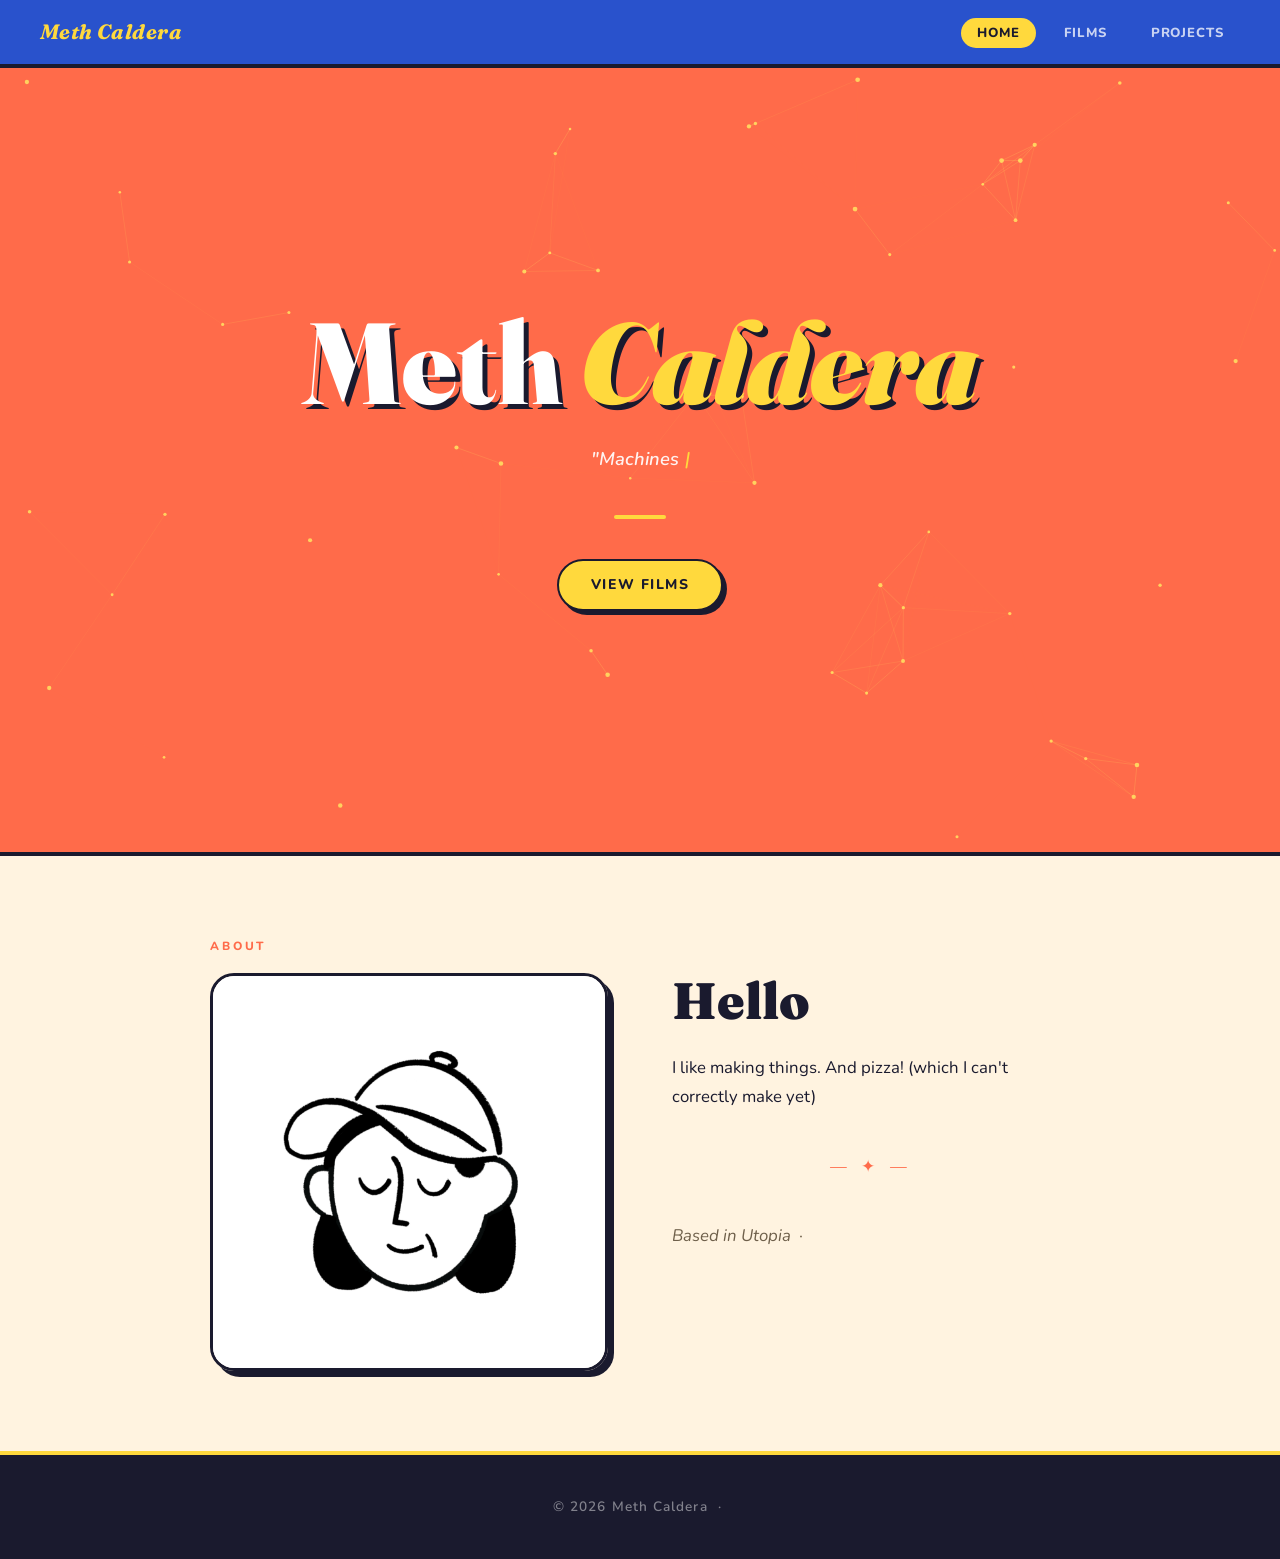
==== index.html @ 132a1ee7 "Initial commit Co-Authored-By: Claude Sonnet 4.6 <noreply@anthropic.com>" ====
<!DOCTYPE html>
<html lang="en">
<head>
  <meta charset="UTF-8" />
  <meta name="viewport" content="width=device-width, initial-scale=1.0" />
  <title>Meth Caldera</title>
  <link rel="stylesheet" href="style.css" />
</head>
<body>

<nav>
  <a class="nav-brand" href="index.html">Meth Caldera</a>
  <ul class="nav-links">
    <li><a href="index.html" class="active">Home</a></li>
    <li><a href="films.html">Films</a></li>
    <li><a href="book.html">Projects</a></li>
  </ul>
</nav>

<!-- HERO -->
<section class="hero">
  <canvas class="hero-canvas" aria-hidden="true"></canvas>
  <div class="hero-content">
    <h1>Meth <em>Caldera</em></h1>
    <p class="hero-tagline"><span class="typewriter" data-text='"Machines take me by surprise with great frequency." — Alan Turing'></span></p>
    <div class="hero-divider"></div>
    <a href="films.html" class="btn">View Films</a>
  </div>
</section>

<!-- ABOUT -->
<section class="about-section">
  <div class="container">
    <p class="section-label">About</p>
    <div class="about-grid">
      <img src="image.png" alt="Meth Caldera" class="about-image" />
      <div>
        <h2>Hello<br><em></em></h2>
        <p>
          I like making things. 
          And pizza! (which I can't correctly make yet)
        </p>
       
        <hr class="ornament" />
        <p class="text-muted">
          Based in Utopia &nbsp;·&nbsp; 
        </p>
      </div>
    </div>
  </div>
</section>

<!-- FOOTER -->
<footer>
  <p>&copy; 2026 Meth Caldera &nbsp;·&nbsp; </p>
</footer>

<script>
// ── Particle constellation ──────────────────────────────────────────────────
(function () {
  const canvas = document.querySelector('.hero-canvas');
  const ctx    = canvas.getContext('2d');
  const COUNT  = 55;
  const LINK   = 140;
  const SPEED  = 0.28;

  let W, H, particles;

  function resize() {
    W = canvas.width  = canvas.offsetWidth;
    H = canvas.height = canvas.offsetHeight;
  }

  function rand(min, max) { return Math.random() * (max - min) + min; }

  function makeParticle() {
    return {
      x:  rand(0, W),
      y:  rand(0, H),
      vx: rand(-SPEED, SPEED),
      vy: rand(-SPEED, SPEED),
      r:  rand(1.2, 2.4),
    };
  }

  function init() {
    resize();
    particles = Array.from({ length: COUNT }, makeParticle);
  }

  function draw() {
    ctx.clearRect(0, 0, W, H);

    for (let i = 0; i < COUNT; i++) {
      for (let j = i + 1; j < COUNT; j++) {
        const dx   = particles[i].x - particles[j].x;
        const dy   = particles[i].y - particles[j].y;
        const dist = Math.sqrt(dx * dx + dy * dy);
        if (dist < LINK) {
          const alpha = (1 - dist / LINK) * 0.35;
          ctx.strokeStyle = `rgba(255, 235, 100, ${alpha})`;
          ctx.lineWidth   = 0.7;
          ctx.beginPath();
          ctx.moveTo(particles[i].x, particles[i].y);
          ctx.lineTo(particles[j].x, particles[j].y);
          ctx.stroke();
        }
      }
    }

    particles.forEach(p => {
      ctx.beginPath();
      ctx.arc(p.x, p.y, p.r, 0, Math.PI * 2);
      ctx.fillStyle = 'rgba(255, 235, 100, 0.80)';
      ctx.fill();

      p.x += p.vx;
      p.y += p.vy;

      if (p.x < -10) p.x = W + 10;
      if (p.x > W + 10) p.x = -10;
      if (p.y < -10) p.y = H + 10;
      if (p.y > H + 10) p.y = -10;
    });

    requestAnimationFrame(draw);
  }

  window.addEventListener('resize', () => { resize(); });
  init();
  draw();
})();

// ── Typewriter ──────────────────────────────────────────────────────────────
(function () {
  const el   = document.querySelector('.typewriter');
  const text = el.dataset.text;
  let   i    = 0;

  function type() {
    if (i <= text.length) {
      el.textContent = text.slice(0, i);
      i++;
      setTimeout(type, i === 1 ? 900 : 38);
    }
  }

  type();
})();
</script>
</body>
</html>
---- style.css ----
@import url('https://fonts.googleapis.com/css2?family=Nunito:ital,wght@0,400;0,600;0,700;0,800;0,900;1,400;1,700&family=Fraunces:ital,wght@0,700;0,900;1,400;1,700&display=swap');

*, *::before, *::after { box-sizing: border-box; margin: 0; padding: 0; }

:root {
  --bg:      #FFFDF7;
  --bg-clay: #FFF3E0;
  --cobalt:  #2952CC;
  --coral:   #FF6B4A;
  --yellow:  #FFD93D;
  --mint:    #4ECDC4;
  --navy:    #1A1A2E;
  --text:    #1A1A2E;
  --muted:   #6E5F4A;
  --border:  #E5DDD0;
  --serif:   'Fraunces', Georgia, serif;
  --body:    'Nunito', sans-serif;
}

html { scroll-behavior: smooth; }

body {
  background: var(--bg);
  color: var(--text);
  font-family: var(--body);
  font-size: 1.05rem;
  line-height: 1.75;
}

/* ── NAV ── */
nav {
  position: sticky;
  top: 0;
  z-index: 100;
  background: var(--cobalt);
  display: flex;
  align-items: center;
  justify-content: space-between;
  padding: 0 2.5rem;
  height: 64px;
  box-shadow: 0 4px 0 var(--navy);
}

.nav-brand {
  font-family: var(--serif);
  font-size: 1.3rem;
  font-weight: 700;
  font-style: italic;
  color: var(--yellow);
  text-decoration: none;
  letter-spacing: .02em;
}

.nav-links {
  display: flex;
  gap: .75rem;
  list-style: none;
}

.nav-links a {
  font-family: var(--body);
  font-size: .82rem;
  font-weight: 800;
  letter-spacing: .07em;
  text-transform: uppercase;
  color: rgba(255,255,255,.75);
  text-decoration: none;
  padding: .38rem 1rem;
  border-radius: 50px;
  transition: background .18s, color .18s;
}

.nav-links a:hover,
.nav-links a.active {
  background: var(--yellow);
  color: var(--navy);
}

/* ── HERO ── */
.hero {
  position: relative;
  overflow: hidden;
  min-height: 88vh;
  display: flex;
  flex-direction: column;
  align-items: center;
  justify-content: center;
  text-align: center;
  padding: 5rem 2rem;
  background: var(--coral);
  border-bottom: 4px solid var(--navy);
}

.hero-canvas {
  position: absolute;
  inset: 0;
  width: 100%;
  height: 100%;
  pointer-events: none;
}

.hero-content {
  position: relative;
  z-index: 1;
  display: flex;
  flex-direction: column;
  align-items: center;
}

.hero-eyebrow {
  font-family: var(--body);
  font-size: .78rem;
  font-weight: 800;
  letter-spacing: .22em;
  text-transform: uppercase;
  color: var(--yellow);
  background: var(--navy);
  display: inline-block;
  padding: .3rem 1.1rem;
  border-radius: 50px;
  margin-bottom: 1.4rem;
}

.hero h1 {
  font-family: var(--serif);
  font-size: clamp(3.5rem, 9vw, 7.5rem);
  font-weight: 900;
  line-height: 1;
  color: #fff;
  margin-bottom: 1.4rem;
  text-shadow: 5px 5px 0 var(--navy);
}

.hero h1 em {
  font-style: italic;
  color: var(--yellow);
}

.hero-tagline {
  font-family: var(--body);
  font-size: clamp(.92rem, 2vw, 1.15rem);
  font-weight: 600;
  font-style: italic;
  color: rgba(255,255,255,.92);
  max-width: 520px;
  margin-bottom: 2.5rem;
}

.hero-divider {
  width: 52px;
  height: 4px;
  background: var(--yellow);
  border-radius: 2px;
  margin: 0 auto 2.5rem;
}

.typewriter::after {
  content: '|';
  display: inline-block;
  margin-left: 1px;
  animation: blink .75s step-end infinite;
  color: var(--yellow);
}

@keyframes blink {
  0%, 100% { opacity: 1; }
  50%       { opacity: 0; }
}

/* ── BUTTONS ── */
.btn {
  display: inline-block;
  font-family: var(--body);
  font-size: .88rem;
  font-weight: 800;
  letter-spacing: .1em;
  text-transform: uppercase;
  color: var(--navy);
  background: var(--yellow);
  border: 2.5px solid var(--navy);
  box-shadow: 4px 4px 0 var(--navy);
  padding: .72rem 2rem;
  border-radius: 50px;
  text-decoration: none;
  transition: box-shadow .12s, transform .12s;
}

.btn:hover {
  box-shadow: 2px 2px 0 var(--navy);
  transform: translate(2px, 2px);
}

/* ── LAYOUT ── */
section { padding: 5rem 2rem; }
.container      { max-width: 860px;  margin: 0 auto; }
.container-wide { max-width: 1100px; margin: 0 auto; }

.section-label {
  font-family: var(--body);
  font-size: .74rem;
  font-weight: 800;
  letter-spacing: .24em;
  text-transform: uppercase;
  color: var(--coral);
  margin-bottom: 1rem;
}

h2 {
  font-family: var(--serif);
  font-size: clamp(2rem, 4vw, 3.2rem);
  font-weight: 900;
  line-height: 1.1;
  margin-bottom: 1.5rem;
  color: var(--navy);
}

h3 {
  font-family: var(--serif);
  font-size: 1.5rem;
  font-weight: 700;
  margin-bottom: .6rem;
}

p { margin-bottom: 1.2rem; }
p:last-child { margin-bottom: 0; }
.text-muted { color: var(--muted); font-style: italic; }

hr.ornament {
  border: none;
  text-align: center;
  color: var(--coral);
  margin: 2.5rem auto;
}
hr.ornament::before { content: '— ✦ —'; letter-spacing: .3em; }

/* ── ABOUT ── */
.about-section { background: var(--bg-clay); }

.about-grid {
  display: grid;
  grid-template-columns: 1fr 1fr;
  gap: 4rem;
  align-items: start;
}

.about-image {
  width: 100%;
  aspect-ratio: 1/1;
  object-fit: cover;
  object-position: top;
  display: block;
  border-radius: 24px;
  border: 3px solid var(--navy);
  box-shadow: 6px 6px 0 var(--navy);
}

/* ── FEATURED FILM ── */
.featured-film {
  background: var(--navy);
  color: #fff;
  border-bottom: 4px solid var(--navy);
}

.featured-film .section-label { color: var(--yellow); }
.featured-film h2 { color: #fff; }
.featured-film p  { color: rgba(255,255,255,.82); }

.video-wrap {
  position: relative;
  padding-bottom: 56.25%;
  height: 0;
  overflow: hidden;
  background: #000;
  margin-bottom: 1.5rem;
  border-radius: 16px;
  border: 3px solid rgba(255,255,255,.12);
}

.video-wrap iframe {
  position: absolute;
  top: 0; left: 0;
  width: 100%; height: 100%;
  border: 0;
  border-radius: 13px;
}

.film-meta {
  font-family: var(--body);
  font-size: .78rem;
  font-weight: 800;
  letter-spacing: .13em;
  text-transform: uppercase;
  color: var(--yellow);
  opacity: .8;
  margin-bottom: 1rem;
}

/* ── YOUTUBE BANNER ── */
.yt-banner-section {
  padding: 0 2rem 4rem;
  background: var(--navy);
}

.yt-banner {
  display: flex;
  align-items: center;
  gap: 1.6rem;
  padding: 1.6rem 2rem;
  background: var(--cobalt);
  border: 3px solid var(--yellow);
  box-shadow: 5px 5px 0 var(--yellow);
  border-radius: 16px;
  text-decoration: none;
  transition: box-shadow .13s, transform .13s;
}

.yt-banner:hover {
  box-shadow: 2px 2px 0 var(--yellow);
  transform: translate(3px, 3px);
}

.yt-banner-icon { flex-shrink: 0; width: 46px; height: 46px; color: #ff0000; }
.yt-banner-icon svg { width: 100%; height: 100%; }
.yt-banner-text { flex: 1; }

.yt-banner-label {
  font-family: var(--body);
  font-size: .7rem;
  font-weight: 800;
  letter-spacing: .2em;
  text-transform: uppercase;
  color: rgba(255,217,61,.65);
  margin-bottom: .2rem;
}

.yt-banner-name {
  font-family: var(--serif);
  font-size: 1.3rem;
  font-weight: 700;
  font-style: italic;
  color: #fff;
  margin: 0;
}

.yt-banner-arrow {
  font-size: 1.6rem;
  color: var(--yellow);
  font-weight: 900;
  transition: transform .2s;
}

.yt-banner:hover .yt-banner-arrow { transform: translateX(6px); }

/* ── SHORT CLIPS ── */
.clips-section { background: var(--bg-clay); }

.clips-grid {
  display: grid;
  grid-template-columns: repeat(auto-fill, minmax(280px, 1fr));
  gap: 2rem;
}

.clip-card {
  background: #fff;
  border: 2.5px solid var(--navy);
  box-shadow: 4px 4px 0 var(--navy);
  border-radius: 16px;
  overflow: hidden;
  transition: box-shadow .13s, transform .13s;
}

.clip-card:hover {
  box-shadow: 2px 2px 0 var(--navy);
  transform: translate(2px, 2px);
}

.clip-card .video-wrap {
  margin-bottom: 0;
  border-radius: 0;
  border: none;
  border-bottom: 2px solid var(--navy);
}

.clip-card .video-wrap iframe { border-radius: 0; }

.clip-title {
  font-family: var(--serif);
  font-size: 1.05rem;
  font-weight: 700;
  margin: .9rem 1rem .2rem;
  color: var(--navy);
}

.clip-note {
  font-size: .82rem;
  color: var(--muted);
  font-weight: 600;
  margin: 0 1rem 1rem;
}

/* ── BOOK ── */
.book-hero {
  display: grid;
  grid-template-columns: 300px 1fr;
  gap: 4rem;
  align-items: start;
  padding-bottom: 4rem;
  border-bottom: 3px solid var(--navy);
  margin-bottom: 4rem;
}

.book-cover {
  aspect-ratio: 2/3;
  background: var(--navy);
  display: flex;
  align-items: center;
  justify-content: center;
  color: #b8a98a;
  font-family: var(--serif);
  font-style: italic;
  font-size: .85rem;
  text-align: center;
  padding: 1rem;
  border-radius: 12px;
  border: 3px solid var(--navy);
}

.book-cover-img {
  width: 300px;
  aspect-ratio: 2/3;
  object-fit: cover;
  border-radius: 12px;
  border: 3px solid var(--navy);
  box-shadow: 6px 6px 0 var(--navy);
  flex-shrink: 0;
}

.book-title {
  font-family: var(--serif);
  font-size: clamp(2.2rem, 5vw, 4rem);
  font-weight: 900;
  line-height: 1.05;
  margin-bottom: .5rem;
  color: var(--navy);
  text-shadow: 3px 3px 0 var(--yellow);
}

.book-subtitle {
  font-family: var(--serif);
  font-size: 1.2rem;
  font-style: italic;
  color: var(--muted);
  margin-bottom: 2rem;
}

.book-description {
  margin: 2.5rem 0 3rem;
  padding-top: 2rem;
  border-top: 3px solid var(--navy);
  columns: 2;
  column-gap: 3rem;
  font-size: 1.05rem;
  line-height: 1.85;
  text-align: justify;
  hyphens: auto;
}

.book-description p { margin-bottom: 1.2rem; break-inside: avoid; }

/* ── EXCERPT ── */
.excerpt-label {
  font-family: var(--body);
  font-size: .74rem;
  font-weight: 800;
  letter-spacing: .26em;
  text-transform: uppercase;
  color: var(--coral);
  margin-bottom: 2rem;
}

.excerpt-reader { max-width: 620px; margin: 0 auto; }

.excerpt-reader p {
  font-size: 1.1rem;
  line-height: 1.9;
  text-align: justify;
  hyphens: auto;
}

.excerpt-reader .chapter-head {
  font-family: var(--serif);
  font-size: 1.5rem;
  font-weight: 700;
  font-style: italic;
  text-align: center;
  margin-bottom: 2rem;
  color: var(--coral);
}

.excerpt-reader .page-break {
  text-align: center;
  color: var(--border);
  margin: 2.5rem 0;
  font-size: .8rem;
  letter-spacing: .3em;
}
.excerpt-reader .page-break::before { content: '· · ·'; }

/* ── PDF READER ── */
.pdf-reader-wrap { margin: 0 auto; max-width: 860px; }

.pdf-reader {
  display: block;
  width: 100%;
  height: 80vh;
  min-height: 520px;
  border: 3px solid var(--navy);
  border-radius: 12px;
  box-shadow: 6px 6px 0 var(--navy);
}

.pdf-fallback {
  text-align: center;
  margin-top: 1rem;
  font-size: .9rem;
  color: var(--muted);
}
.pdf-fallback a { color: var(--coral); font-weight: 700; }

/* ── FOOTER ── */
footer {
  background: var(--navy);
  color: rgba(255,255,255,.45);
  text-align: center;
  padding: 2.5rem;
  font-family: var(--body);
  font-size: .85rem;
  font-weight: 600;
  letter-spacing: .08em;
  border-top: 4px solid var(--yellow);
}

footer a { color: var(--yellow); text-decoration: none; }
footer a:hover { text-decoration: underline; }

/* ── RESPONSIVE ── */
@media (max-width: 700px) {
  nav { padding: 0 1.2rem; }
  .nav-links { gap: .4rem; }
  .nav-links a { padding: .3rem .65rem; font-size: .72rem; }
  .about-grid { grid-template-columns: 1fr; }
  .book-hero { grid-template-columns: 1fr; }
  .book-cover-img { max-width: 200px; }
  .book-description { columns: 1; }
}
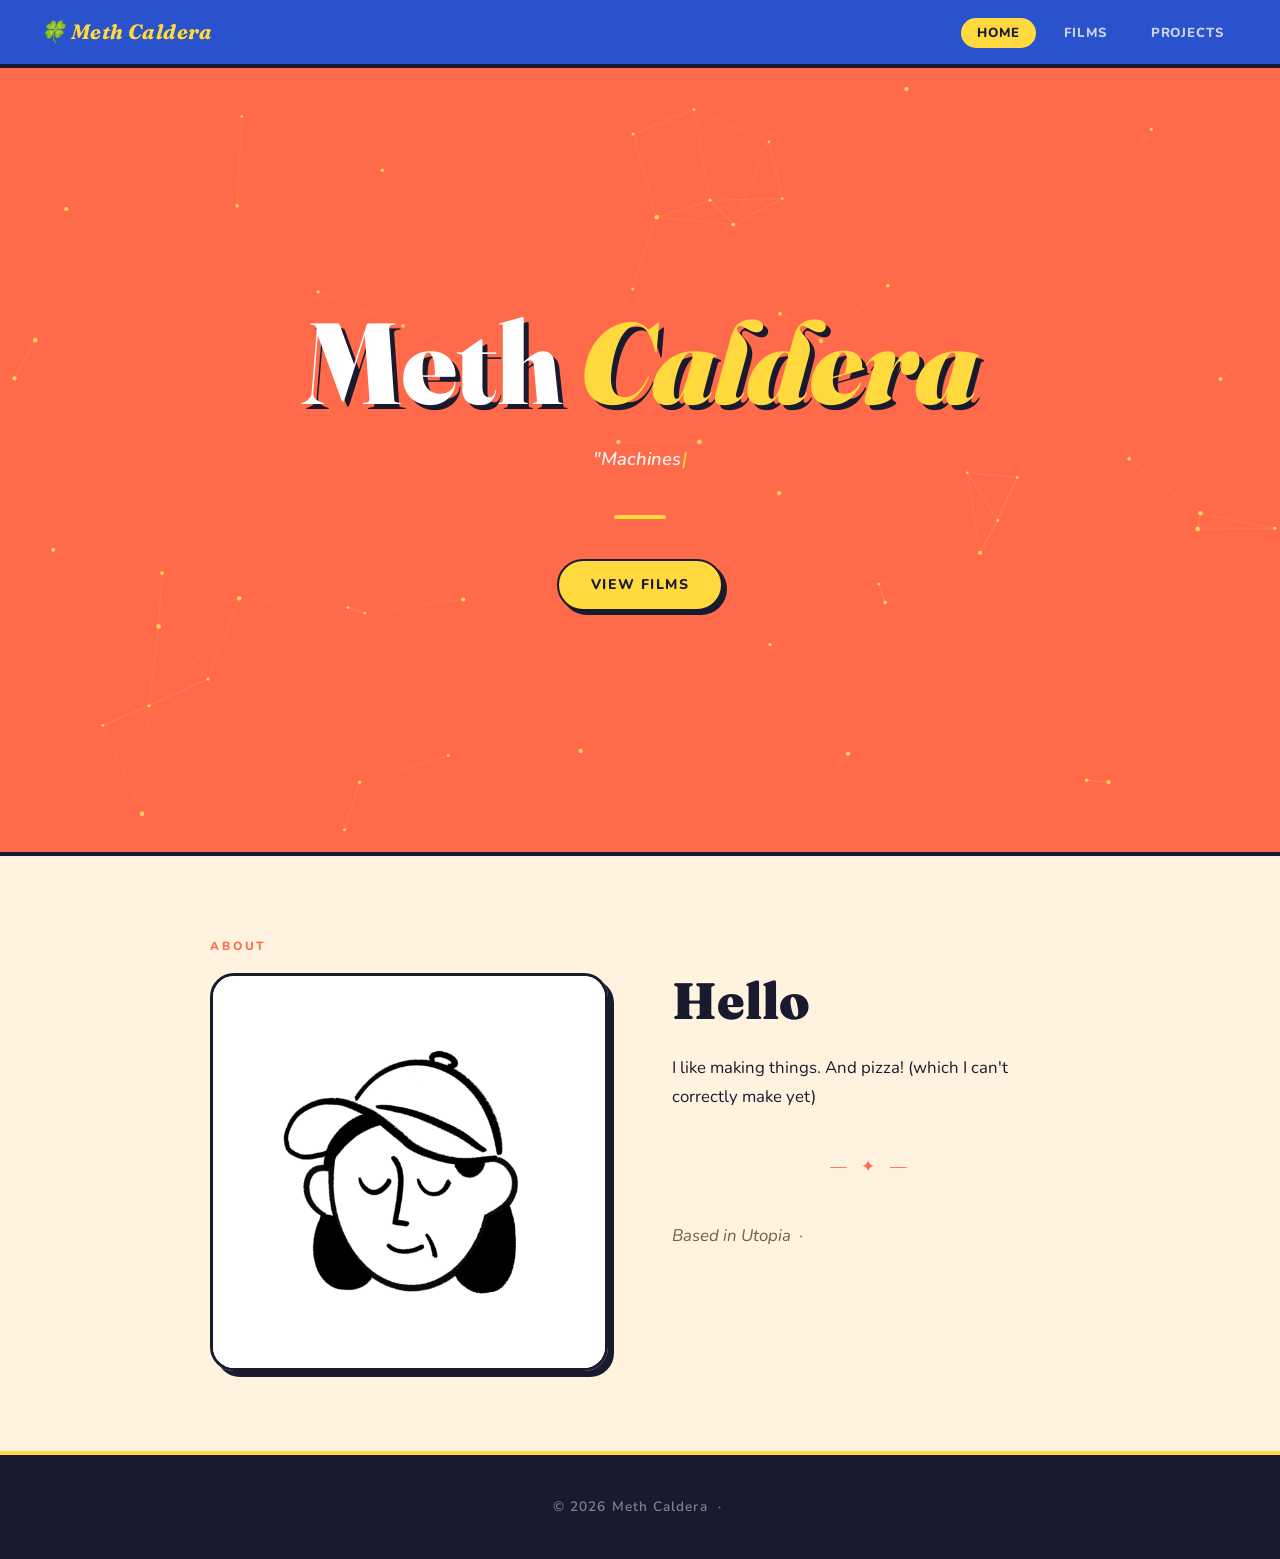
==== commit 884176a4: "add four-leaf clover emoji to site name Co-Authored-By: Claude Sonnet 4.6 <noreply@anthropic.com>" ====
--- a/index.html
+++ b/index.html
@@ -3,13 +3,13 @@
 <head>
   <meta charset="UTF-8" />
   <meta name="viewport" content="width=device-width, initial-scale=1.0" />
-  <title>Meth Caldera</title>
+  <title>🍀 Meth Caldera</title>
   <link rel="stylesheet" href="style.css" />
 </head>
 <body>
 
 <nav>
-  <a class="nav-brand" href="index.html">Meth Caldera</a>
+  <a class="nav-brand" href="index.html">🍀 Meth Caldera</a>
   <ul class="nav-links">
     <li><a href="index.html" class="active">Home</a></li>
     <li><a href="films.html">Films</a></li>
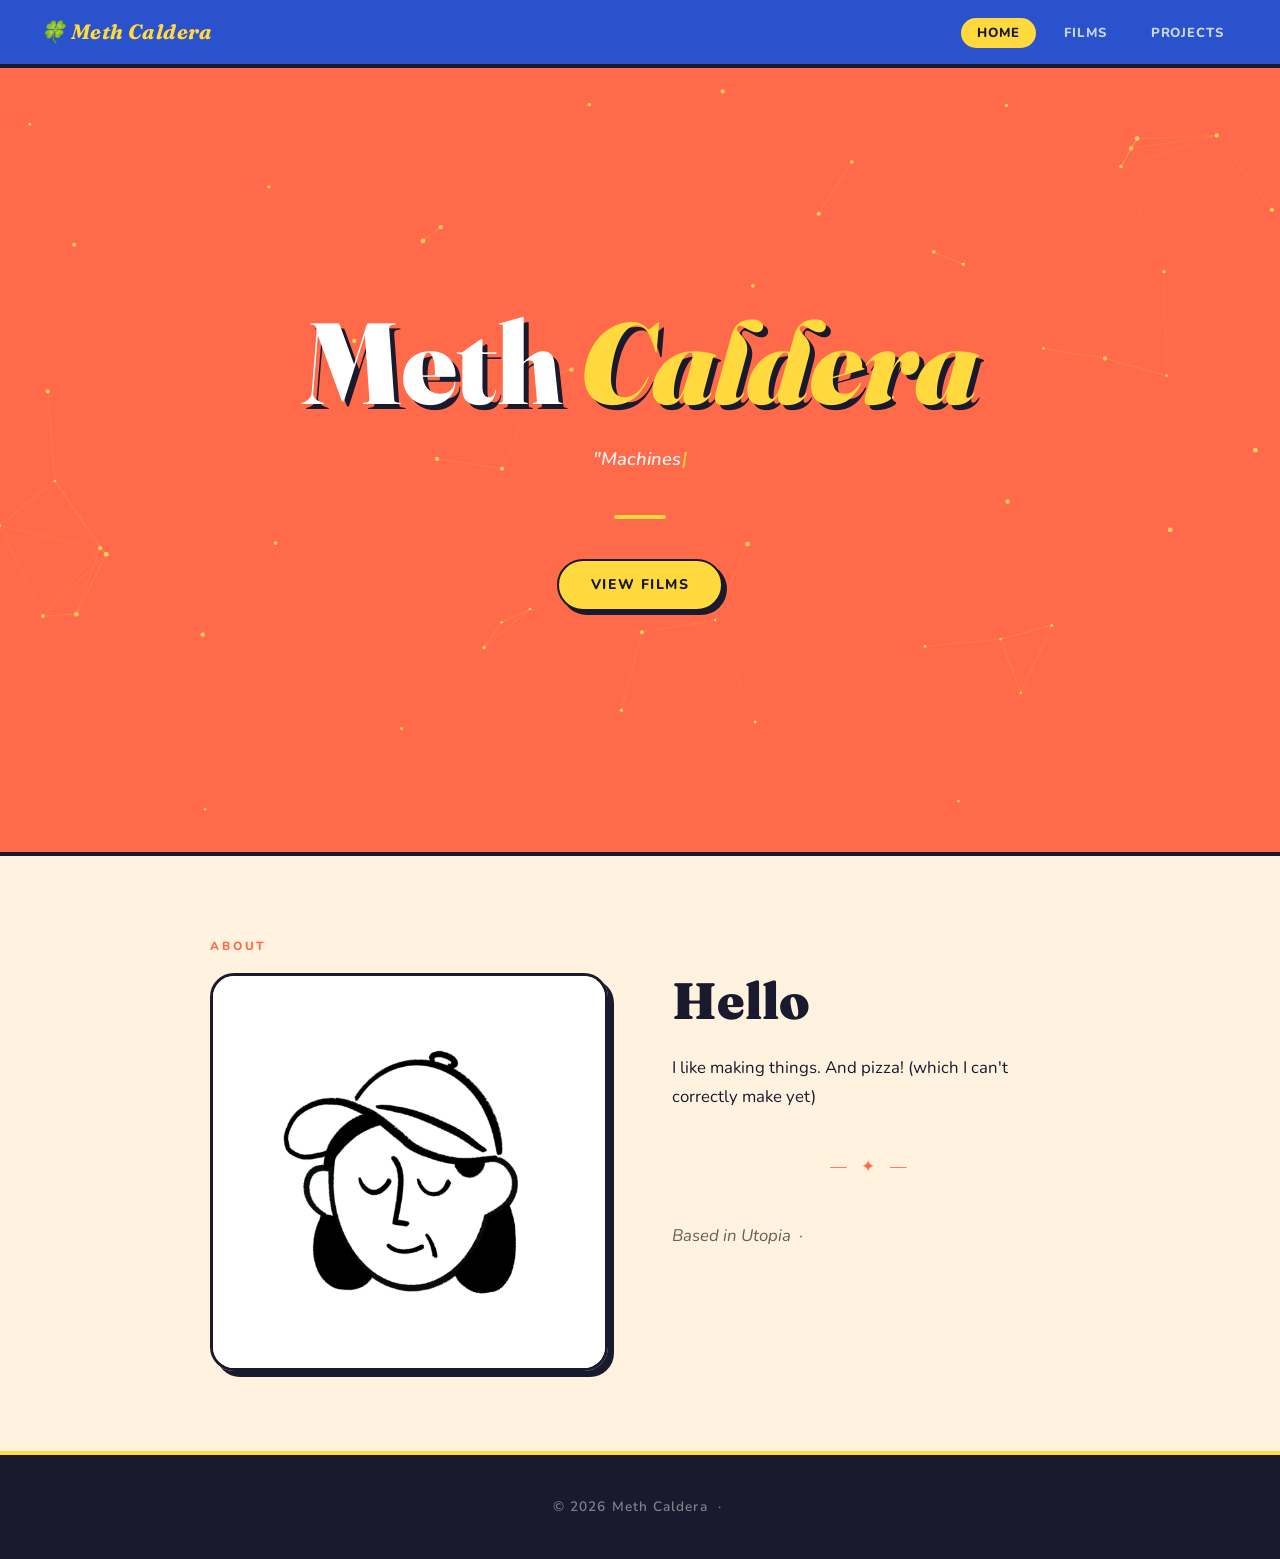
==== commit 6c2ba92a: "add clover emoji favicon to all pages Co-Authored-By: Claude Sonnet 4.6 <noreply@anthropic.com>" ====
--- a/index.html
+++ b/index.html
@@ -4,6 +4,7 @@
   <meta charset="UTF-8" />
   <meta name="viewport" content="width=device-width, initial-scale=1.0" />
   <title>🍀 Meth Caldera</title>
+  <link rel="icon" href="data:image/svg+xml,<svg xmlns='http://www.w3.org/2000/svg' viewBox='0 0 100 100'><text y='.9em' font-size='90'>🍀</text></svg>">
   <link rel="stylesheet" href="style.css" />
 </head>
 <body>
